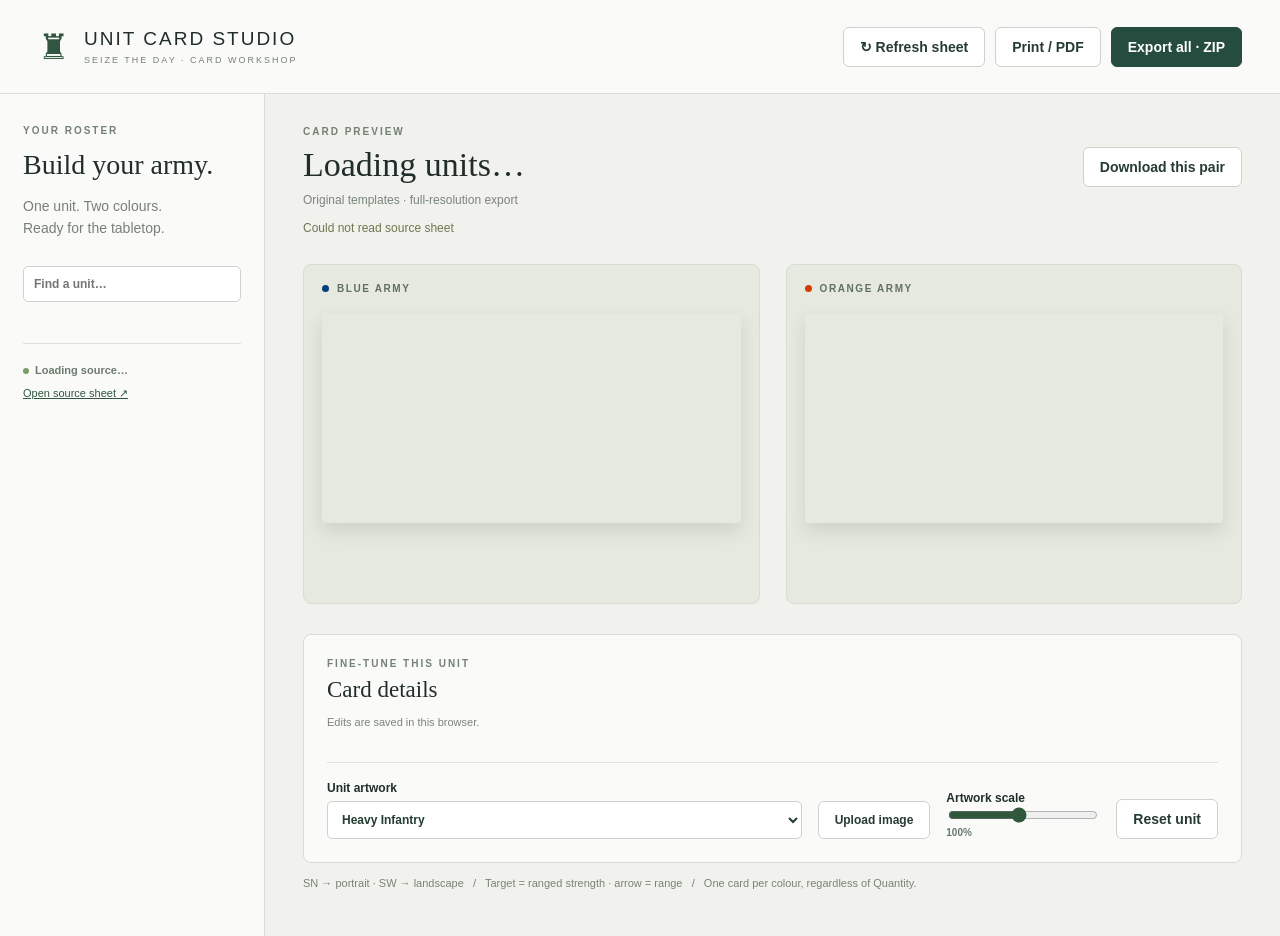
==== card-maker/index.html @ 82e45167 "tablet ui" ====
<!doctype html>
<html lang="en">
<head><meta charset="utf-8"><meta name="viewport" content="width=device-width,initial-scale=1"><title>Unit Card Studio</title><link rel="stylesheet" href="style.css"></head>
<body>
<header><a class="brand" href="./"><span class="mark">♜</span><span>UNIT CARD <b>STUDIO</b><small>SEIZE THE DAY · CARD WORKSHOP</small></span></a><div class="actions"><button id="refresh">↻ Refresh sheet</button><button id="print">Print / PDF</button><button class="primary" id="export-all">Export all · ZIP</button></div></header>
<main><aside><div class="eyebrow">YOUR ROSTER</div><h1>Build your army.</h1><p class="intro">One unit. Two colours.<br>Ready for the tabletop.</p><label class="search"><span>Search units</span><input id="search" placeholder="Find a unit…" type="search"></label><div id="roster" aria-label="Units"></div><div class="source"><span class="live-dot"></span><strong id="source-state">Loading source…</strong><p id="source-detail"></p><a href="https://docs.google.com/spreadsheets/d/1ONrDG-NfkjDlBoJvRlDNbhBSsCUkxlD_tbmZNQom1PU/edit" target="_blank" rel="noreferrer">Open source sheet ↗</a></div></aside>
<section class="workspace"><div class="workspace-title"><div><div class="eyebrow">CARD PREVIEW</div><h2 id="unit-title">Loading units…</h2><p id="unit-meta">Original templates · full-resolution export</p></div><button id="export-pair">Download this pair</button></div><div id="status" role="status"></div><div class="previews"><figure><figcaption><span class="swatch blue"></span>BLUE ARMY <span class="dimensions" id="blue-size"></span></figcaption><canvas id="blue" aria-label="Blue unit card"></canvas></figure><figure><figcaption><span class="swatch orange"></span>ORANGE ARMY <span class="dimensions" id="orange-size"></span></figcaption><canvas id="orange" aria-label="Orange unit card"></canvas></figure></div><section class="editor"><div><div class="eyebrow">FINE-TUNE THIS UNIT</div><h3>Card details</h3><p>Edits are saved in this browser.</p></div><div class="fields" id="fields"></div><div class="art-controls"><label>Unit artwork<select id="artwork"></select></label><label class="upload">Upload image<input type="file" id="upload" accept="image/png,image/jpeg,image/webp"></label><label>Artwork scale <input type="range" id="scale" min="60" max="145" value="100"><output id="scale-value">100%</output></label><button id="reset">Reset unit</button></div></section><p class="footnote">SN → portrait · SW → landscape &nbsp; / &nbsp; Target = ranged strength · arrow = range &nbsp; / &nbsp; One card per colour, regardless of Quantity.</p></section></main><script src="studio.js"></script></body></html>
---- card-maker/style.css ----
*{box-sizing:border-box}body{margin:0;background:#f1f2ee;color:#202d2b;font:14px 'Segoe UI',Arial,sans-serif}button,input,select{font:inherit}button,.upload{cursor:pointer;border:1px solid #ccd2cc;background:#fff;color:#263b34;border-radius:6px;padding:11px 16px;font-weight:600}button:hover,.upload:hover{background:#e8ede7}button:disabled{opacity:.5;cursor:wait}button.primary{background:#254c3e;color:#fff;border-color:#254c3e}header{height:94px;padding:0 38px;border-bottom:1px solid #d7ddd5;background:#fafbf8;display:flex;align-items:center;justify-content:space-between;gap:20px}.brand{display:flex;gap:13px;align-items:center;color:inherit;text-decoration:none;font-size:19px;letter-spacing:2px}.mark{font-size:35px;color:#315540}.brand small{display:block;font-size:9px;letter-spacing:2px;margin-top:5px;color:#758078}.brand b{font-weight:400}.actions{display:flex;gap:10px}main{display:grid;grid-template-columns:265px minmax(0,1fr);min-height:calc(100vh - 94px)}aside{padding:31px 23px;background:#fafbf8;border-right:1px solid #d7ddd5}.eyebrow{font-size:10px;letter-spacing:2px;font-weight:700;color:#728174}h1{font-family:Georgia,serif;font-size:28px;font-weight:400;margin:13px 0}p.intro{color:#778078;line-height:1.6;margin-bottom:26px}label{display:block;font-size:12px;font-weight:600}.search span{display:none}input:not([type=range]):not([type=file]),select{width:100%;padding:10px;border:1px solid #ccd3cc;border-radius:5px;background:#fff;color:#233d31}#roster{margin:16px 0;display:grid;gap:4px}.unit{display:flex;align-items:center;text-align:left;justify-content:space-between;border:0;background:transparent;padding:11px 12px;font-weight:500}.unit.active{background:#e3eadd;color:#244735}.unit small{color:#81917d;font-size:10px;letter-spacing:1px}.source{border-top:1px solid #dde2d9;padding-top:20px;margin-top:25px;font-size:11px;color:#6c7b6d}.source p{line-height:1.5}.source a{color:#315540}.live-dot{display:inline-block;width:6px;height:6px;background:#7b9c65;border-radius:50%;margin-right:6px}.workspace{padding:32px 38px}.workspace-title{display:flex;justify-content:space-between;align-items:center;gap:15px}h2{font-family:Georgia,serif;font-size:34px;font-weight:400;margin:9px 0}#unit-meta{color:#7a847a;font-size:12px;margin:0}.previews{display:grid;grid-template-columns:1fr 1fr;gap:26px;margin:27px 0 30px;align-items:start}figure{margin:0;background:#e6e9e0;border:1px solid #d7ddcf;border-radius:8px;padding:18px;display:flex;flex-direction:column;align-items:center;min-height:340px}figcaption{width:100%;font-size:10px;font-weight:700;letter-spacing:1.6px;display:flex;align-items:center;margin-bottom:20px;color:#60705e}.dimensions{margin-left:auto;letter-spacing:0;font-weight:400;font-size:10px}.swatch{width:7px;height:7px;border-radius:50%;display:inline-block;margin-right:8px}.blue{background:#073f7d}.orange{background:#d33c00}canvas{display:block;width:100%;height:auto;box-shadow:0 8px 18px #233b2920;border-radius:4px}canvas.portrait{width:auto;max-width:100%;max-height:550px}.editor{background:#fafbf8;border:1px solid #d7ddd5;border-radius:8px;padding:23px;display:grid;grid-template-columns:170px 1fr;gap:20px}h3{font-family:Georgia,serif;font-size:23px;font-weight:400;margin:8px 0}.editor p{font-size:11px;color:#7b857b;line-height:1.5}.fields{display:grid;grid-template-columns:repeat(4,minmax(0,1fr));gap:12px}.fields label:first-child{grid-column:span 2}.fields input,.fields select{margin-top:6px}.art-controls{grid-column:1/-1;border-top:1px solid #dfe4db;padding-top:18px;display:flex;align-items:end;gap:16px}.art-controls label:first-child{flex:1}.art-controls select{margin-top:6px}.art-controls input[type=file]{display:none}.art-controls input[type=range]{display:block;width:150px;accent-color:#31583d}.art-controls output{font-size:10px;color:#6b796b}.upload{white-space:nowrap}.footnote{font-size:11px;color:#788374;line-height:1.8}#status{font-size:12px;color:#6d774e;margin-top:14px;min-height:16px}@media(max-width:1050px){header{padding:15px 20px;height:auto}.actions{flex-wrap:wrap}main{grid-template-columns:210px 1fr}.workspace{padding:25px 20px}.previews{gap:14px}figure{padding:12px;min-height:0}.editor{grid-template-columns:1fr}.art-controls{flex-wrap:wrap}.fields{grid-template-columns:repeat(3,1fr)}}@media(max-width:700px){header{align-items:start;flex-direction:column}main{display:block}aside{padding:20px}aside h1,aside .intro{display:none}#roster{display:flex;overflow:auto}.unit{white-space:nowrap;gap:15px}.source{margin-top:10px;padding-top:12px}.previews{grid-template-columns:1fr}.fields{grid-template-columns:repeat(2,1fr)}.workspace-title{align-items:start}h2{font-size:28px}}@media print{body{background:white}header,aside,.workspace-title,.editor,.footnote,#status,figcaption{display:none}main,.workspace,.previews{display:block;padding:0;margin:0}figure{border:0;background:white;break-after:page;padding:0;min-height:0}canvas,canvas.portrait{width:88mm;max-height:none;box-shadow:none}canvas.portrait{width:63mm}@page{margin:10mm}}

.display-controls{display:flex;align-items:center;gap:12px;margin-top:18px;width:max-content;color:#60705e}.display-controls select{width:145px}@media print{.display-controls{display:none}}
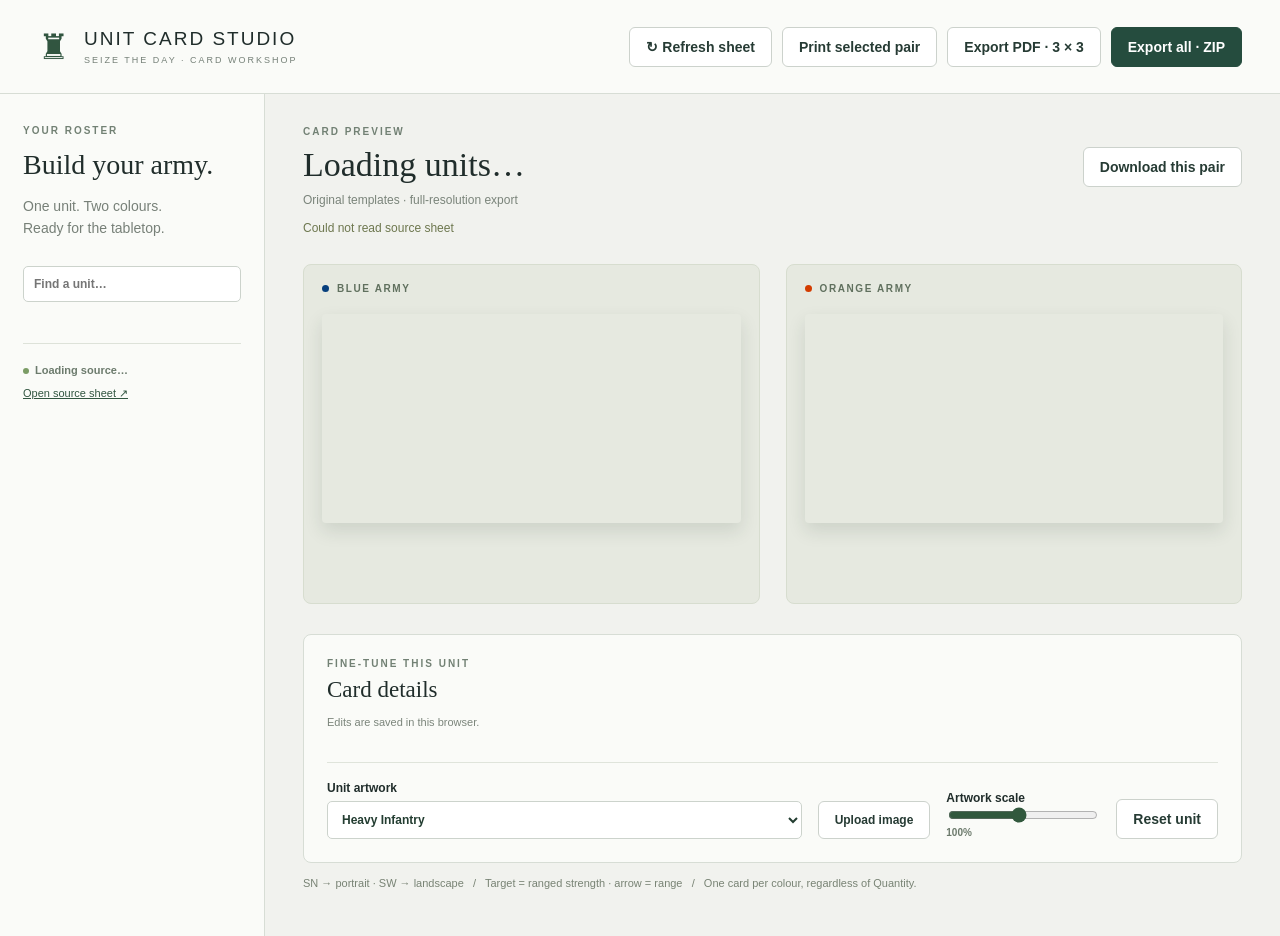
==== commit ea43cde9: "rules enforcement" ====
--- a/card-maker/index.html
+++ b/card-maker/index.html
@@ -2,6 +2,6 @@
 <html lang="en">
 <head><meta charset="utf-8"><meta name="viewport" content="width=device-width,initial-scale=1"><title>Unit Card Studio</title><link rel="stylesheet" href="style.css"></head>
 <body>
-<header><a class="brand" href="./"><span class="mark">♜</span><span>UNIT CARD <b>STUDIO</b><small>SEIZE THE DAY · CARD WORKSHOP</small></span></a><div class="actions"><button id="refresh">↻ Refresh sheet</button><button id="print">Print / PDF</button><button class="primary" id="export-all">Export all · ZIP</button></div></header>
+<header><a class="brand" href="./"><span class="mark">♜</span><span>UNIT CARD <b>STUDIO</b><small>SEIZE THE DAY · CARD WORKSHOP</small></span></a><div class="actions"><button id="refresh">↻ Refresh sheet</button><button id="print">Print selected pair</button><button id="export-pdf" title="A4, actual-size cards, 3 by 3 per page">Export PDF · 3 × 3</button><button class="primary" id="export-all">Export all · ZIP</button></div></header>
 <main><aside><div class="eyebrow">YOUR ROSTER</div><h1>Build your army.</h1><p class="intro">One unit. Two colours.<br>Ready for the tabletop.</p><label class="search"><span>Search units</span><input id="search" placeholder="Find a unit…" type="search"></label><div id="roster" aria-label="Units"></div><div class="source"><span class="live-dot"></span><strong id="source-state">Loading source…</strong><p id="source-detail"></p><a href="https://docs.google.com/spreadsheets/d/1ONrDG-NfkjDlBoJvRlDNbhBSsCUkxlD_tbmZNQom1PU/edit" target="_blank" rel="noreferrer">Open source sheet ↗</a></div></aside>
-<section class="workspace"><div class="workspace-title"><div><div class="eyebrow">CARD PREVIEW</div><h2 id="unit-title">Loading units…</h2><p id="unit-meta">Original templates · full-resolution export</p></div><button id="export-pair">Download this pair</button></div><div id="status" role="status"></div><div class="previews"><figure><figcaption><span class="swatch blue"></span>BLUE ARMY <span class="dimensions" id="blue-size"></span></figcaption><canvas id="blue" aria-label="Blue unit card"></canvas></figure><figure><figcaption><span class="swatch orange"></span>ORANGE ARMY <span class="dimensions" id="orange-size"></span></figcaption><canvas id="orange" aria-label="Orange unit card"></canvas></figure></div><section class="editor"><div><div class="eyebrow">FINE-TUNE THIS UNIT</div><h3>Card details</h3><p>Edits are saved in this browser.</p></div><div class="fields" id="fields"></div><div class="art-controls"><label>Unit artwork<select id="artwork"></select></label><label class="upload">Upload image<input type="file" id="upload" accept="image/png,image/jpeg,image/webp"></label><label>Artwork scale <input type="range" id="scale" min="60" max="145" value="100"><output id="scale-value">100%</output></label><button id="reset">Reset unit</button></div></section><p class="footnote">SN → portrait · SW → landscape &nbsp; / &nbsp; Target = ranged strength · arrow = range &nbsp; / &nbsp; One card per colour, regardless of Quantity.</p></section></main><script src="studio.js"></script></body></html>
+<section class="workspace"><div class="workspace-title"><div><div class="eyebrow">CARD PREVIEW</div><h2 id="unit-title">Loading units…</h2><p id="unit-meta">Original templates · full-resolution export</p></div><button id="export-pair">Download this pair</button></div><div id="status" role="status"></div><div class="previews"><figure><figcaption><span class="swatch blue"></span>BLUE ARMY <span class="dimensions" id="blue-size"></span></figcaption><canvas id="blue" aria-label="Blue unit card"></canvas></figure><figure><figcaption><span class="swatch orange"></span>ORANGE ARMY <span class="dimensions" id="orange-size"></span></figcaption><canvas id="orange" aria-label="Orange unit card"></canvas></figure></div><section class="editor"><div><div class="eyebrow">FINE-TUNE THIS UNIT</div><h3>Card details</h3><p>Edits are saved in this browser.</p></div><div class="fields" id="fields"></div><div class="art-controls"><label>Unit artwork<select id="artwork"></select></label><label class="upload">Upload image<input type="file" id="upload" accept="image/png,image/jpeg,image/webp"></label><label>Artwork scale <input type="range" id="scale" min="60" max="145" value="100"><output id="scale-value">100%</output></label><button id="reset">Reset unit</button></div></section><p class="footnote">SN → portrait · SW → landscape &nbsp; / &nbsp; Target = ranged strength · arrow = range &nbsp; / &nbsp; One card per colour, regardless of Quantity.</p></section></main><script src="../unit-artwork.js"></script><script src="studio.js"></script></body></html>
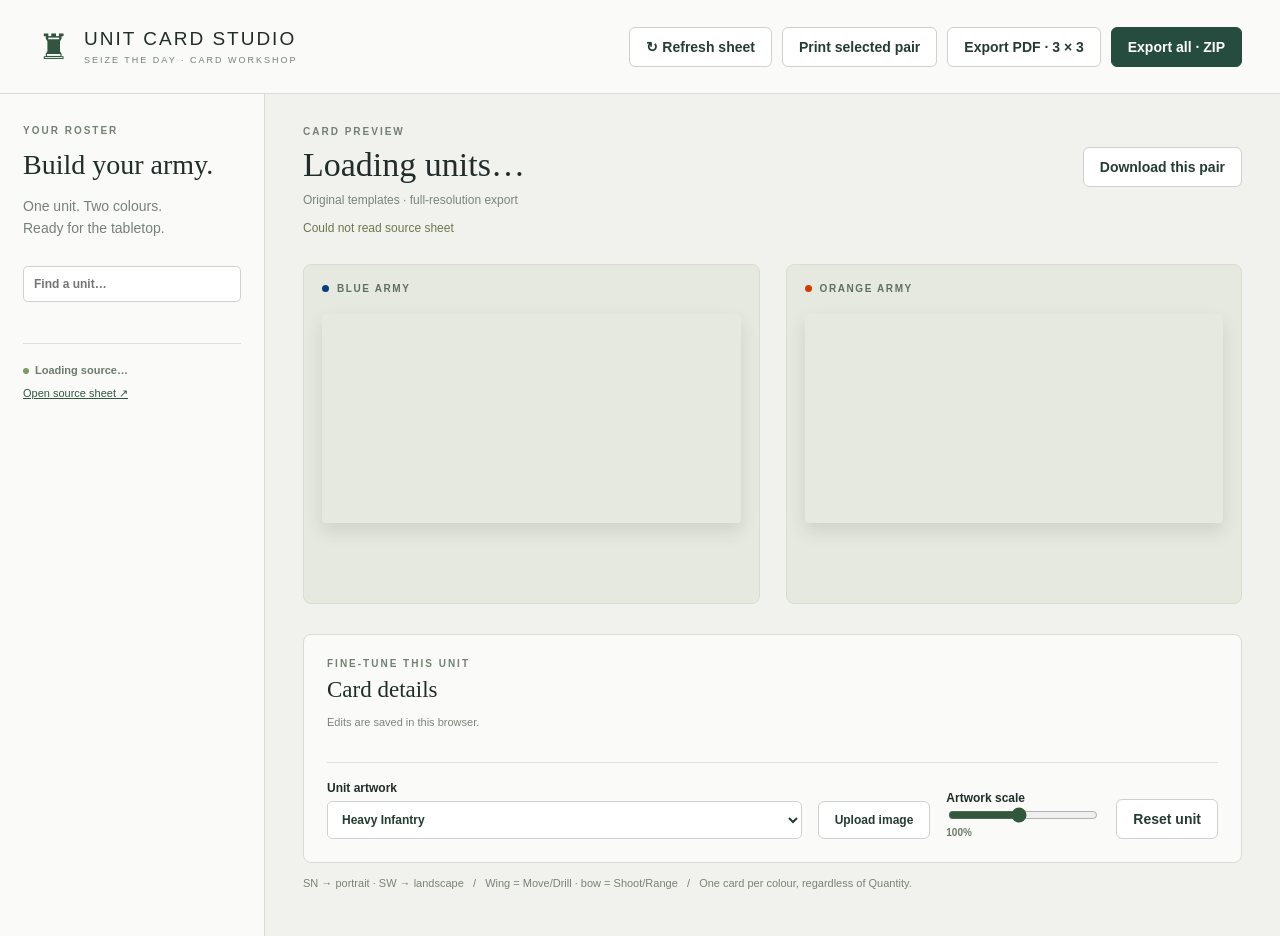
==== commit ad3886b6: "V3 rule changes, AI updates for V3, stats sync and no-cache local server V3: no Pace-asterisk friend" ====
--- a/card-maker/index.html
+++ b/card-maker/index.html
@@ -4,4 +4,4 @@
 <body>
 <header><a class="brand" href="./"><span class="mark">♜</span><span>UNIT CARD <b>STUDIO</b><small>SEIZE THE DAY · CARD WORKSHOP</small></span></a><div class="actions"><button id="refresh">↻ Refresh sheet</button><button id="print">Print selected pair</button><button id="export-pdf" title="A4, actual-size cards, 3 by 3 per page">Export PDF · 3 × 3</button><button class="primary" id="export-all">Export all · ZIP</button></div></header>
 <main><aside><div class="eyebrow">YOUR ROSTER</div><h1>Build your army.</h1><p class="intro">One unit. Two colours.<br>Ready for the tabletop.</p><label class="search"><span>Search units</span><input id="search" placeholder="Find a unit…" type="search"></label><div id="roster" aria-label="Units"></div><div class="source"><span class="live-dot"></span><strong id="source-state">Loading source…</strong><p id="source-detail"></p><a href="https://docs.google.com/spreadsheets/d/1ONrDG-NfkjDlBoJvRlDNbhBSsCUkxlD_tbmZNQom1PU/edit" target="_blank" rel="noreferrer">Open source sheet ↗</a></div></aside>
-<section class="workspace"><div class="workspace-title"><div><div class="eyebrow">CARD PREVIEW</div><h2 id="unit-title">Loading units…</h2><p id="unit-meta">Original templates · full-resolution export</p></div><button id="export-pair">Download this pair</button></div><div id="status" role="status"></div><div class="previews"><figure><figcaption><span class="swatch blue"></span>BLUE ARMY <span class="dimensions" id="blue-size"></span></figcaption><canvas id="blue" aria-label="Blue unit card"></canvas></figure><figure><figcaption><span class="swatch orange"></span>ORANGE ARMY <span class="dimensions" id="orange-size"></span></figcaption><canvas id="orange" aria-label="Orange unit card"></canvas></figure></div><section class="editor"><div><div class="eyebrow">FINE-TUNE THIS UNIT</div><h3>Card details</h3><p>Edits are saved in this browser.</p></div><div class="fields" id="fields"></div><div class="art-controls"><label>Unit artwork<select id="artwork"></select></label><label class="upload">Upload image<input type="file" id="upload" accept="image/png,image/jpeg,image/webp"></label><label>Artwork scale <input type="range" id="scale" min="60" max="145" value="100"><output id="scale-value">100%</output></label><button id="reset">Reset unit</button></div></section><p class="footnote">SN → portrait · SW → landscape &nbsp; / &nbsp; Target = ranged strength · arrow = range &nbsp; / &nbsp; One card per colour, regardless of Quantity.</p></section></main><script src="../unit-artwork.js"></script><script src="studio.js"></script></body></html>
+<section class="workspace"><div class="workspace-title"><div><div class="eyebrow">CARD PREVIEW</div><h2 id="unit-title">Loading units…</h2><p id="unit-meta">Original templates · full-resolution export</p></div><button id="export-pair">Download this pair</button></div><div id="status" role="status"></div><div class="previews"><figure><figcaption><span class="swatch blue"></span>BLUE ARMY <span class="dimensions" id="blue-size"></span></figcaption><canvas id="blue" aria-label="Blue unit card"></canvas></figure><figure><figcaption><span class="swatch orange"></span>ORANGE ARMY <span class="dimensions" id="orange-size"></span></figcaption><canvas id="orange" aria-label="Orange unit card"></canvas></figure></div><section class="editor"><div><div class="eyebrow">FINE-TUNE THIS UNIT</div><h3>Card details</h3><p>Edits are saved in this browser.</p></div><div class="fields" id="fields"></div><div class="art-controls"><label>Unit artwork<select id="artwork"></select></label><label class="upload">Upload image<input type="file" id="upload" accept="image/png,image/jpeg,image/webp"></label><label>Artwork scale <input type="range" id="scale" min="60" max="145" value="100"><output id="scale-value">100%</output></label><button id="reset">Reset unit</button></div></section><p class="footnote">SN → portrait · SW → landscape &nbsp; / &nbsp; Wing = Move/Drill · bow = Shoot/Range &nbsp; / &nbsp; One card per colour, regardless of Quantity.</p></section></main><script src="../unit-artwork.js"></script><script src="studio.js"></script></body></html>
